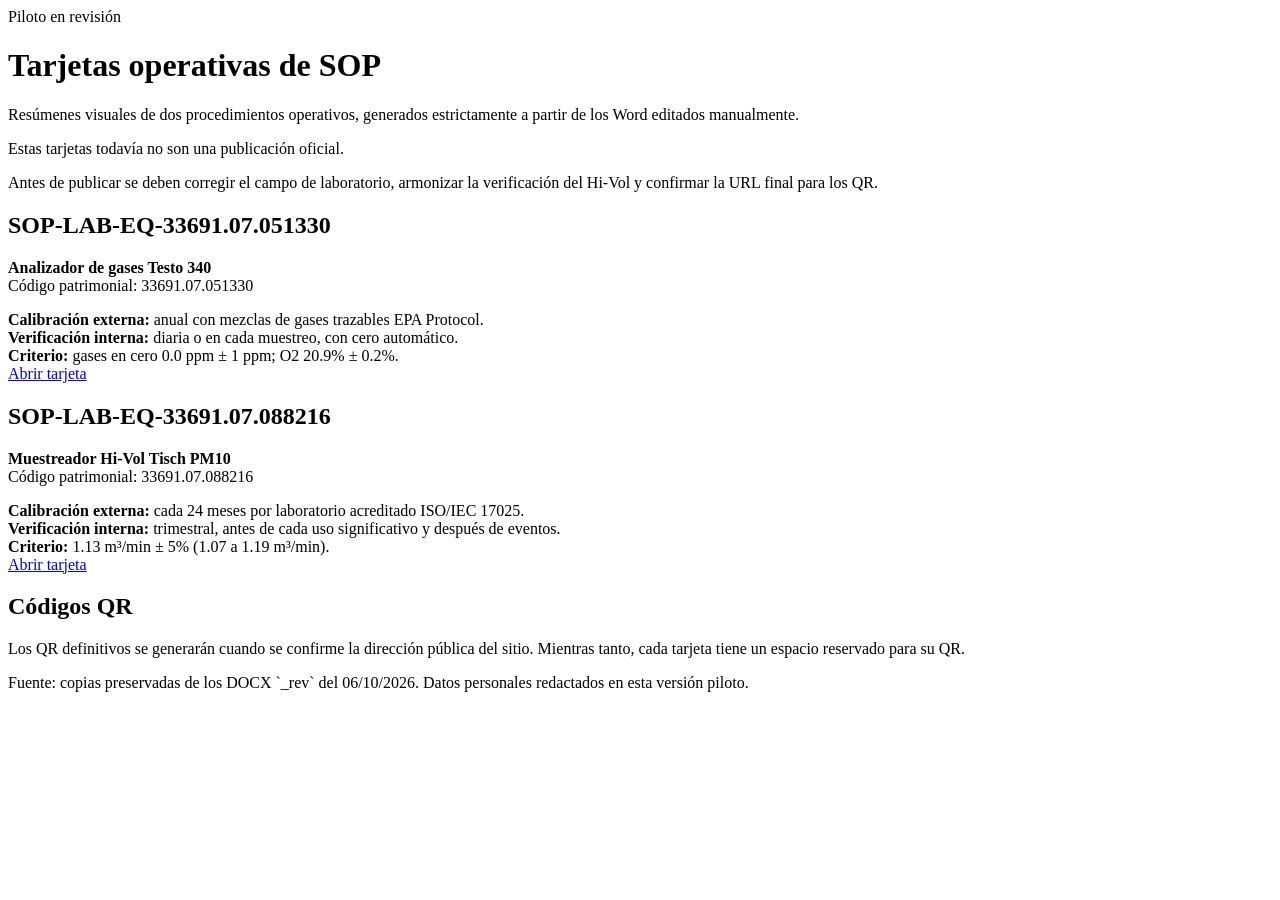
==== index.html @ 210b204e "Add files via upload" ====
<!doctype html>
<html lang="es">
<head>
  <meta charset="utf-8">
  <meta name="viewport" content="width=device-width, initial-scale=1">
  <title>Piloto de infografías SOP | Laboratorios EPIAM</title>
  <link rel="stylesheet" href="assets/estilos.css">
</head>
<body>
  <div class="contenedor">
    <div class="encabezado">
      <span class="etiqueta">Piloto en revisión</span>
      <h1>Tarjetas operativas de SOP</h1>
      <p>Resúmenes visuales de dos procedimientos operativos, generados estrictamente a partir de los Word editados manualmente.</p>
      <p>Estas tarjetas todavía no son una publicación oficial.</p>
    </div>

    <div class="aviso">
      Antes de publicar se deben corregir el campo de laboratorio, armonizar la verificación del Hi-Vol y confirmar la URL final para los QR.
    </div>

    <div class="tarjetas">
      <div class="tarjeta">
        <h2>SOP-LAB-EQ-33691.07.051330</h2>
        <p><strong>Analizador de gases Testo 340</strong><br>Código patrimonial: 33691.07.051330</p>
        <div class="ficha">
          <div><strong>Calibración externa:</strong> anual con mezclas de gases trazables EPA Protocol.</div>
          <div><strong>Verificación interna:</strong> diaria o en cada muestreo, con cero automático.</div>
          <div><strong>Criterio:</strong> gases en cero 0.0 ppm ± 1 ppm; O2 20.9% ± 0.2%.</div>
        </div>
        <a class="boton" href="sop-33691-07-051330.html">Abrir tarjeta</a>
      </div>

      <div class="tarjeta">
        <h2>SOP-LAB-EQ-33691.07.088216</h2>
        <p><strong>Muestreador Hi-Vol Tisch PM10</strong><br>Código patrimonial: 33691.07.088216</p>
        <div class="ficha">
          <div><strong>Calibración externa:</strong> cada 24 meses por laboratorio acreditado ISO/IEC 17025.</div>
          <div><strong>Verificación interna:</strong> trimestral, antes de cada uso significativo y después de eventos.</div>
          <div><strong>Criterio:</strong> 1.13 m³/min ± 5% (1.07 a 1.19 m³/min).</div>
        </div>
        <a class="boton" href="sop-33691-07-088216.html">Abrir tarjeta</a>
      </div>
    </div>

    <div class="bloque">
      <h2>Códigos QR</h2>
      <p>Los QR definitivos se generarán cuando se confirme la dirección pública del sitio. Mientras tanto, cada tarjeta tiene un espacio reservado para su QR.</p>
    </div>

    <p class="pie">Fuente: copias preservadas de los DOCX `_rev` del 06/10/2026. Datos personales redactados en esta versión piloto.</p>
  </div>
</body>
</html>
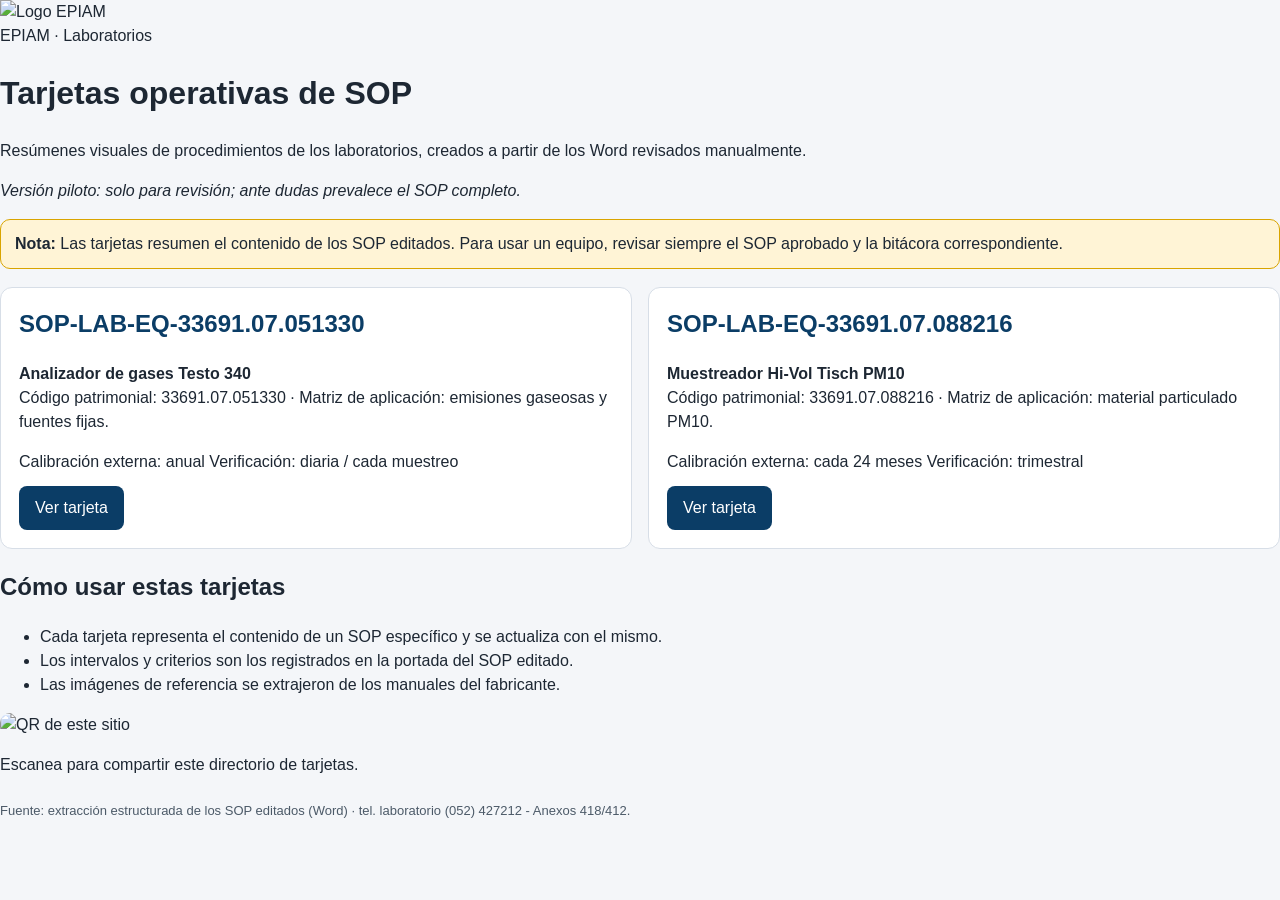
==== commit c0e3f4a8: "Revise index.html for SOP cards and content updates Updated the title and content of the index.html " ====
--- a/index.html
+++ b/index.html
@@ -3,52 +3,65 @@
 <head>
   <meta charset="utf-8">
   <meta name="viewport" content="width=device-width, initial-scale=1">
-  <title>Piloto de infografías SOP | Laboratorios EPIAM</title>
+  <title>Tarjetas SOP | Laboratorios EPIAM</title>
   <link rel="stylesheet" href="assets/estilos.css">
 </head>
 <body>
-  <div class="contenedor">
-    <div class="encabezado">
-      <span class="etiqueta">Piloto en revisión</span>
+  <div class="wrap">
+    <div class="hero">
+      <div class="brand">
+        <img src="assets/logo_upt.png" alt="Logo UPT" onerror="this.style.display='none'">
+        <img src="assets/logo_epiam.jpg" alt="Logo EPIAM" style="max-height:44px">
+      </div>
+      <span class="chip">EPIAM · Laboratorios</span>
       <h1>Tarjetas operativas de SOP</h1>
-      <p>Resúmenes visuales de dos procedimientos operativos, generados estrictamente a partir de los Word editados manualmente.</p>
-      <p>Estas tarjetas todavía no son una publicación oficial.</p>
+      <p>Resúmenes visuales de procedimientos de los laboratorios, creados a partir de los Word revisados manualmente.</p>
+      <p><em>Versión piloto: solo para revisión; ante dudas prevalece el SOP completo.</em></p>
     </div>
 
     <div class="aviso">
-      Antes de publicar se deben corregir el campo de laboratorio, armonizar la verificación del Hi-Vol y confirmar la URL final para los QR.
+      <strong>Nota:</strong> Las tarjetas resumen el contenido de los SOP editados.
+      Para usar un equipo, revisar siempre el SOP aprobado y la bitácora correspondiente.
     </div>
 
     <div class="tarjetas">
       <div class="tarjeta">
         <h2>SOP-LAB-EQ-33691.07.051330</h2>
-        <p><strong>Analizador de gases Testo 340</strong><br>Código patrimonial: 33691.07.051330</p>
-        <div class="ficha">
-          <div><strong>Calibración externa:</strong> anual con mezclas de gases trazables EPA Protocol.</div>
-          <div><strong>Verificación interna:</strong> diaria o en cada muestreo, con cero automático.</div>
-          <div><strong>Criterio:</strong> gases en cero 0.0 ppm ± 1 ppm; O2 20.9% ± 0.2%.</div>
+        <p><strong>Analizador de gases Testo 340</strong><br>
+           Código patrimonial: 33691.07.051330 · Matriz de aplicación: emisiones gaseosas y fuentes fijas.</p>
+        <div class="caudal">
+          <span class="chip">Calibración externa: anual</span>
+          <span class="chip">Verificación: diaria / cada muestreo</span>
         </div>
-        <a class="boton" href="sop-33691-07-051330.html">Abrir tarjeta</a>
+        <a class="boton" href="sop-33691-07-051330.html">Ver tarjeta</a>
       </div>
 
       <div class="tarjeta">
         <h2>SOP-LAB-EQ-33691.07.088216</h2>
-        <p><strong>Muestreador Hi-Vol Tisch PM10</strong><br>Código patrimonial: 33691.07.088216</p>
-        <div class="ficha">
-          <div><strong>Calibración externa:</strong> cada 24 meses por laboratorio acreditado ISO/IEC 17025.</div>
-          <div><strong>Verificación interna:</strong> trimestral, antes de cada uso significativo y después de eventos.</div>
-          <div><strong>Criterio:</strong> 1.13 m³/min ± 5% (1.07 a 1.19 m³/min).</div>
+        <p><strong>Muestreador Hi-Vol Tisch PM10</strong><br>
+           Código patrimonial: 33691.07.088216 · Matriz de aplicación: material particulado PM10.</p>
+        <div class="caudal">
+          <span class="chip">Calibración externa: cada 24 meses</span>
+          <span class="chip">Verificación: trimestral</span>
         </div>
-        <a class="boton" href="sop-33691-07-088216.html">Abrir tarjeta</a>
+        <a class="boton" href="sop-33691-07-088216.html">Ver tarjeta</a>
       </div>
     </div>
 
-    <div class="bloque">
-      <h2>Códigos QR</h2>
-      <p>Los QR definitivos se generarán cuando se confirme la dirección pública del sitio. Mientras tanto, cada tarjeta tiene un espacio reservado para su QR.</p>
+    <div class="seccion">
+      <h2>Cómo usar estas tarjetas</h2>
+      <ul>
+        <li>Cada tarjeta representa el contenido de un SOP específico y se actualiza con el mismo.</li>
+        <li>Los intervalos y criterios son los registrados en la portada del SOP editado.</li>
+        <li>Las imágenes de referencia se extrajeron de los manuales del fabricante.</li>
+      </ul>
+      <div class="qr-box">
+        <img alt="QR de este sitio" src="assets/qr/qr-index.png" style="width:150px;height:150px;border-radius:10px;border:4px solid var(--amarillo)">
+        <p> Escanea para compartir este directorio de tarjetas.</p>
+      </div>
     </div>
 
-    <p class="pie">Fuente: copias preservadas de los DOCX `_rev` del 06/10/2026. Datos personales redactados en esta versión piloto.</p>
+    <p class="pie">Fuente: extracción estructurada de los SOP editados (Word) · tel. laboratorio (052) 427212 - Anexos 418/412.</p>
   </div>
 </body>
 </html>
--- a/assets/estilos.css
+++ b/assets/estilos.css
@@ -0,0 +1,143 @@
+:root {
+  --azul: #0b3d66;
+  --azul-claro: #e8f0f7;
+  --fondo: #f4f6f9;
+  --texto: #1d2733;
+  --linea: #d7dee7;
+  --alerta-fondo: #fff4d6;
+  --alerta-linea: #d9a400;
+}
+
+* { box-sizing: border-box; }
+
+body {
+  margin: 0;
+  background: var(--fondo);
+  color: var(--texto);
+  font-family: Arial, Helvetica, sans-serif;
+  line-height: 1.5;
+}
+
+.contenedor {
+  max-width: 980px;
+  margin: 0 auto;
+  padding: 24px 18px 48px;
+}
+
+.encabezado {
+  background: var(--azul);
+  color: #ffffff;
+  border-radius: 14px;
+  padding: 26px 24px;
+}
+
+.encabezado h1 {
+  margin: 0 0 8px;
+  font-size: 30px;
+}
+
+.encabezado p {
+  margin: 6px 0;
+}
+
+.etiqueta {
+  display: inline-block;
+  margin-bottom: 10px;
+  padding: 4px 12px;
+  border-radius: 999px;
+  background: #ffffff;
+  color: var(--azul);
+  font-weight: bold;
+}
+
+.aviso {
+  margin-top: 16px;
+  padding: 12px 14px;
+  border: 1px solid var(--alerta-linea);
+  border-radius: 10px;
+  background: var(--alerta-fondo);
+}
+
+.tarjetas {
+  display: grid;
+  gap: 16px;
+  margin-top: 18px;
+}
+
+@media (min-width: 760px) {
+  .tarjetas { grid-template-columns: 1fr 1fr; }
+}
+
+.tarjeta {
+  background: #ffffff;
+  border: 1px solid var(--linea);
+  border-radius: 12px;
+  padding: 18px;
+}
+
+.tarjeta h2 {
+  margin-top: 0;
+  color: var(--azul);
+}
+
+.bloque {
+  margin: 14px 0;
+  padding: 14px;
+  border: 1px solid var(--linea);
+  border-radius: 10px;
+  background: #ffffff;
+}
+
+.bloque h2,
+.bloque h3 {
+  margin-top: 0;
+  color: var(--azul);
+}
+
+.bloque ul,
+.bloque ol {
+  margin: 8px 0 0;
+  padding-left: 20px;
+}
+
+.ficha {
+  display: grid;
+  gap: 8px;
+  margin-top: 12px;
+}
+
+.ficha div {
+  padding: 8px 10px;
+  border-radius: 8px;
+  background: var(--azul-claro);
+}
+
+.boton {
+  display: inline-block;
+  margin-top: 12px;
+  padding: 10px 16px;
+  border-radius: 8px;
+  background: var(--azul);
+  color: #ffffff;
+  text-decoration: none;
+}
+
+.qr {
+  margin-top: 12px;
+  padding: 14px;
+  border: 2px dashed var(--azul);
+  border-radius: 10px;
+  background: #ffffff;
+}
+
+.pie {
+  margin-top: 24px;
+  color: #4c5a68;
+  font-size: 13px;
+}
+
+@media print {
+  body { background: #ffffff; }
+  .boton { display: none; }
+  .tarjeta, .bloque { break-inside: avoid; }
+}
